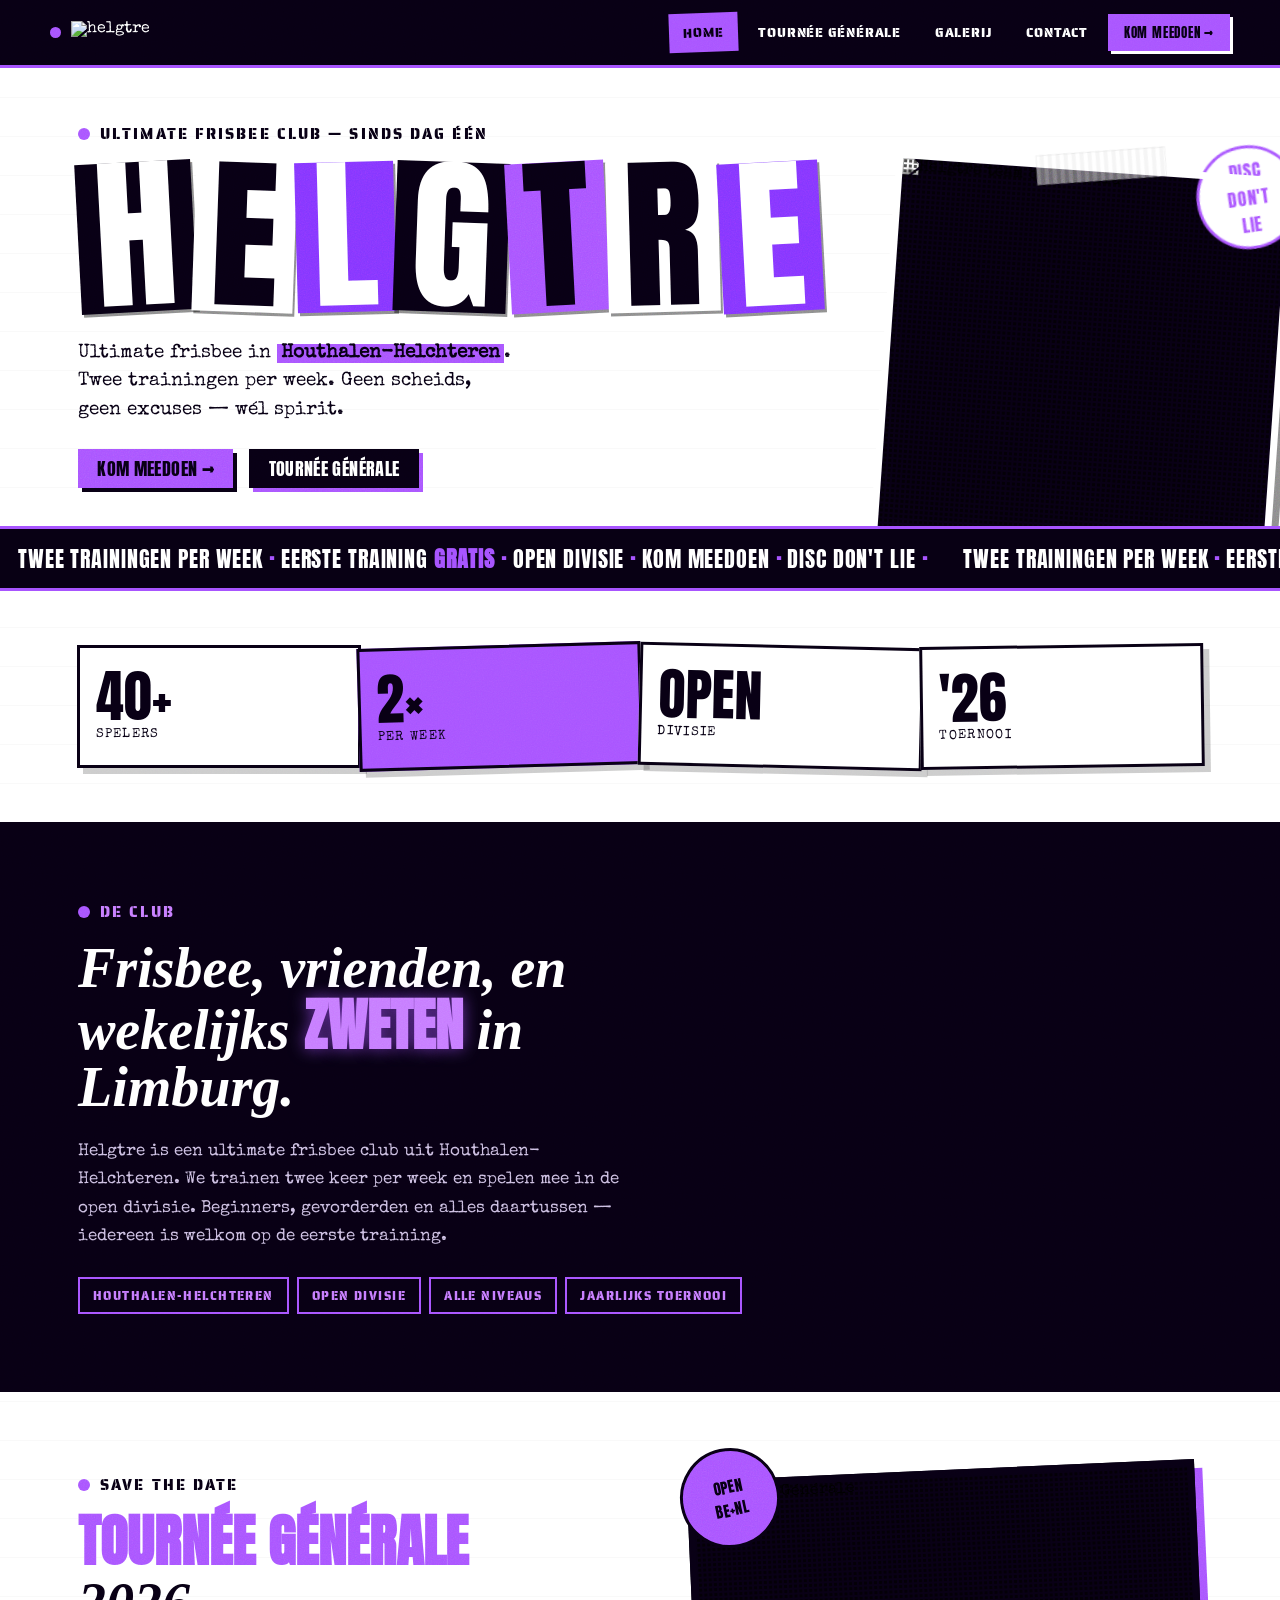
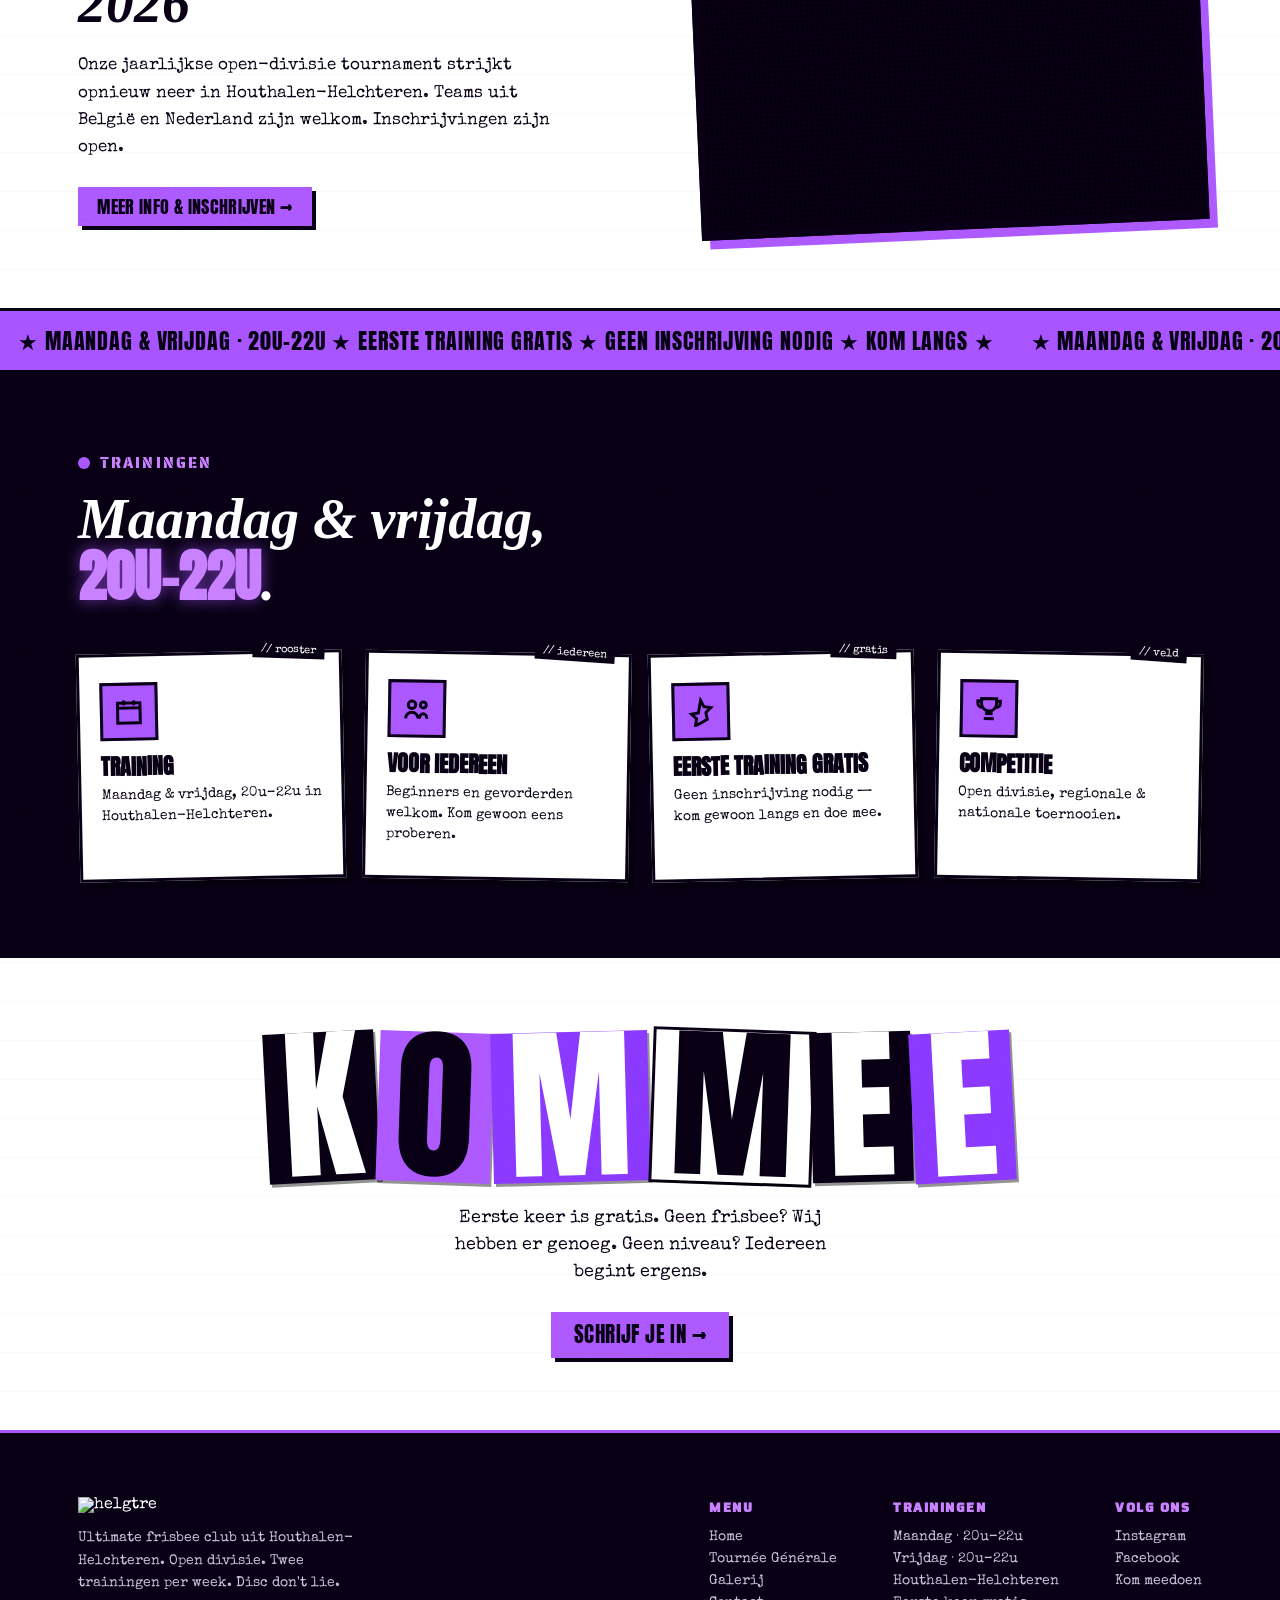
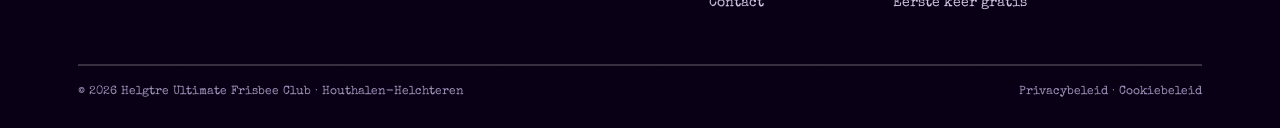
==== index.html @ a1349d90 "Add files via upload" ====
<!DOCTYPE html>
<html lang="nl">
<head>
<meta charset="UTF-8">
<meta name="viewport" content="width=device-width, initial-scale=1.0">
<title>Helgtre — Ultimate Frisbee Club · Houthalen-Helchteren</title>
<link rel="stylesheet" href="punk.css">
<link rel="stylesheet" href="site.css">
</head>
<body>

<!-- NAV -->
<header class="site-nav grain">
  <div class="wrap row">
    <a class="brand" href="index.html"><span class="dot"></span><img src="https://helgtre.com/wp-content/uploads/2026/06/logo-helgtre-white.png" alt="helgtre"></a>
    <nav class="nav-links">
      <a href="index.html" class="on">Home</a>
      <a href="tournee-generale.html">Tournée Générale</a>
      <a href="galerij.html">Galerij</a>
      <a href="contact.html">Contact</a>
      <a href="contact.html" class="nav-cta">Kom meedoen →</a>
    </nav>
    <button class="burger" aria-label="menu">Menu ≡</button>
  </div>
</header>

<!-- HERO -->
<section class="hero paper-bg grain heavy">
  <div class="wrap">
    <div class="eyebrow"><span class="d"></span>Ultimate Frisbee Club — sinds dag één</div>
    <div class="word ransom">
      <span class="rn rn--ink r1">H</span><span class="rn rn--paper r2">E</span><span class="rn rn--violet r3">L</span><span class="rn rn--ink r2">G</span><span class="rn rn--neon r1">T</span><span class="rn rn--paper r3">R</span><span class="rn rn--violet r1">E</span>
    </div>
    <p class="lead">Ultimate frisbee in <b>Houthalen-Helchteren</b>. Twee trainingen per week. Geen scheids, geen excuses — wél spirit.</p>
    <div class="acts">
      <a class="pbtn pbtn--neon" href="contact.html">Kom meedoen →</a>
      <a class="pbtn pbtn--ink" href="tournee-generale.html">Tournée Générale</a>
    </div>

    <div class="hero-photo wobble">
      <div class="tape" style="top:-14px;left:140px;transform:rotate(-8deg);"></div>
      <div class="tape violet" style="bottom:-12px;right:50px;transform:rotate(6deg);"></div>
      <div class="photo bw">
        <img src="https://helgtre.com/wp-content/uploads/2026/06/480303976_2542568375945775_94639831422311478_n.jpg" alt="Helgtre team op het veld">
        <div class="ht"></div>
      </div>
      <div class="cap">// helgtre crew, veld 3</div>
      <div class="stamp stampx jitter">Disc<br>don't<br>lie</div>
    </div>
  </div>
</section>

<!-- MARQUEE -->
<div class="mqbar marquee">
  <div class="marquee__t">
    <span>Twee trainingen per week<b> · </b>Eerste training <b>gratis</b><b> · </b>Open divisie<b> · </b>Kom meedoen<b> · </b>Disc don't lie<b> · </b></span>
    <span>Twee trainingen per week<b> · </b>Eerste training <b>gratis</b><b> · </b>Open divisie<b> · </b>Kom meedoen<b> · </b>Disc don't lie<b> · </b></span>
  </div>
</div>

<!-- STATS -->
<section class="sec paper paper-bg grain" style="padding:54px 0;">
  <div class="wrap">
    <div class="stats">
      <div class="statc"><div class="n">40+</div><div class="l">Spelers</div></div>
      <div class="statc"><div class="n">2×</div><div class="l">Per week</div></div>
      <div class="statc"><div class="n">OPEN</div><div class="l">Divisie</div></div>
      <div class="statc"><div class="n">'26</div><div class="l">Toernooi</div></div>
    </div>
  </div>
</section>

<!-- ABOUT -->
<section class="sec ink grain">
  <div class="wrap">
    <div class="eyebrow"><span class="d"></span>De club</div>
    <div class="shead"><h2>Frisbee, vrienden, en wekelijks <em>zweten</em> in Limburg.</h2></div>
    <p style="max-width:560px;margin-top:22px;font-size:17px;line-height:1.65;color:#cdbfe2;">Helgtre is een ultimate frisbee club uit Houthalen-Helchteren. We trainen twee keer per week en spelen mee in de open divisie. Beginners, gevorderden en alles daartussen — iedereen is welkom op de eerste training.</p>
    <div style="display:flex;gap:8px;flex-wrap:wrap;margin-top:26px;">
      <span class="tagchip">Houthalen-Helchteren</span>
      <span class="tagchip">Open divisie</span>
      <span class="tagchip">Alle niveaus</span>
      <span class="tagchip">Jaarlijks toernooi</span>
    </div>
  </div>
</section>

<!-- TOURNÉE GÉNÉRALE TEASER -->
<section class="sec paper paper-bg grain heavy">
  <div class="wrap split">
    <div>
      <div class="eyebrow"><span class="d"></span>Save the date</div>
      <div class="shead"><h2><em>Tournée Générale</em> 2026</h2></div>
      <p style="max-width:48ch;margin-top:20px;font-size:17px;line-height:1.6;">Onze jaarlijkse open-divisie tournament strijkt opnieuw neer in Houthalen-Helchteren. Teams uit België en Nederland zijn welkom. Inschrijvingen zijn open.</p>
      <div style="margin-top:26px;"><a class="pbtn pbtn--neon" href="tournee-generale.html">Meer info &amp; inschrijven →</a></div>
    </div>
    <div style="position:relative;">
      <div class="photo bw" style="height:360px;border:7px solid var(--ink);box-shadow:8px 9px 0 var(--neon);transform:rotate(-2.5deg);">
        <img src="https://helgtre.com/wp-content/uploads/2026/06/480303976_2542568375945775_94639831422311478_n.jpg" alt="Tournée Générale">
        <div class="ht"></div>
      </div>
      <div class="stamp ink jitter" style="position:absolute;top:-22px;left:-14px;width:100px;height:100px;background:var(--neon);border-color:var(--ink);color:var(--ink);font-size:15px;z-index:6;">Open<br>BE+NL</div>
    </div>
  </div>
</section>

<!-- MARQUEE -->
<div class="mqbar invert marquee fast">
  <div class="marquee__t">
    <span>★ Maandag &amp; vrijdag · 20u–22u ★ Eerste training gratis ★ Geen inschrijving nodig ★ Kom langs ★</span>
    <span>★ Maandag &amp; vrijdag · 20u–22u ★ Eerste training gratis ★ Geen inschrijving nodig ★ Kom langs ★</span>
  </div>
</div>

<!-- TRAININGEN / FEATURES -->
<section class="sec ink grain">
  <div class="wrap">
    <div class="eyebrow"><span class="d"></span>Trainingen</div>
    <div class="shead" style="margin-bottom:42px;"><h2>Maandag &amp; vrijdag, <em>20u–22u</em>.</h2></div>
    <div class="featgrid">
      <div class="featcard">
        <div class="tag">// rooster</div>
        <div class="ic"><svg viewBox="0 0 24 24"><rect x="3" y="5" width="18" height="16"/><path d="M3 9h18M8 3v4M16 3v4"/></svg></div>
        <h3>Training</h3>
        <p>Maandag &amp; vrijdag, 20u–22u in Houthalen-Helchteren.</p>
      </div>
      <div class="featcard">
        <div class="tag">// iedereen</div>
        <div class="ic"><svg viewBox="0 0 24 24"><circle cx="8" cy="9" r="3"/><circle cx="17" cy="9" r="2.4"/><path d="M3 20c0-3 2.5-5 5-5s5 2 5 5M14 20c0-2.4 1.6-4 3-4s3 1.2 3 4"/></svg></div>
        <h3>Voor iedereen</h3>
        <p>Beginners en gevorderden welkom. Kom gewoon eens proberen.</p>
      </div>
      <div class="featcard">
        <div class="tag">// gratis</div>
        <div class="ic"><svg viewBox="0 0 24 24"><path d="M12 3l2.5 5 5.5.8-4 3.9 1 5.5L12 21l-4.5 2.2 1-5.5-4-3.9 5.5-.8z"/></svg></div>
        <h3>Eerste training gratis</h3>
        <p>Geen inschrijving nodig — kom gewoon langs en doe mee.</p>
      </div>
      <div class="featcard">
        <div class="tag">// veld</div>
        <div class="ic"><svg viewBox="0 0 24 24"><path d="M6 4h12v4a6 6 0 0 1-12 0zM6 6H3v2a3 3 0 0 0 3 3M18 6h3v2a3 3 0 0 1-3 3M9 16h6M8 20h8M12 14v2"/></svg></div>
        <h3>Competitie</h3>
        <p>Open divisie, regionale &amp; nationale toernooien.</p>
      </div>
    </div>
  </div>
</section>

<!-- CTA STRIP -->
<section class="sec paper paper-bg grain heavy" style="text-align:center;padding:72px 0;">
  <div class="wrap">
    <div class="word ransom" style="justify-content:center;">
      <span class="rn rn--ink r1">K</span><span class="rn rn--neon r2">O</span><span class="rn rn--violet r3">M</span>
      <span style="width:.3em;"></span>
      <span class="rn rn--paper r2" style="box-shadow:2px 3px 0 rgba(0,0,0,.45),0 0 0 3px var(--ink);">M</span><span class="rn rn--ink r3">E</span><span class="rn rn--violet r1">E</span>
    </div>
    <p style="max-width:38ch;margin:24px auto 26px;font-size:18px;line-height:1.5;">Eerste keer is gratis. Geen frisbee? Wij hebben er genoeg. Geen niveau? Iedereen begint ergens.</p>
    <a class="pbtn pbtn--neon" href="contact.html" style="font-size:1.3rem;">Schrijf je in →</a>
  </div>
</section>

<!-- FOOTER -->
<footer class="site-foot grain">
  <div class="wrap">
    <div class="foot-top">
      <div class="foot-brand">
        <img src="https://helgtre.com/wp-content/uploads/2026/06/logo-helgtre-white.png" alt="helgtre">
        <p>Ultimate frisbee club uit Houthalen-Helchteren. Open divisie. Twee trainingen per week. Disc don't lie.</p>
      </div>
      <div class="foot-cols">
        <div class="foot-col">
          <h4>Menu</h4>
          <a href="index.html">Home</a>
          <a href="tournee-generale.html">Tournée Générale</a>
          <a href="galerij.html">Galerij</a>
          <a href="contact.html">Contact</a>
        </div>
        <div class="foot-col">
          <h4>Trainingen</h4>
          <span>Maandag · 20u–22u</span>
          <span>Vrijdag · 20u–22u</span>
          <span>Houthalen-Helchteren</span>
          <span>Eerste keer gratis</span>
        </div>
        <div class="foot-col">
          <h4>Volg ons</h4>
          <a href="#">Instagram</a>
          <a href="#">Facebook</a>
          <a href="contact.html">Kom meedoen</a>
        </div>
      </div>
    </div>
    <div class="foot-bottom">
      <span>© 2026 Helgtre Ultimate Frisbee Club · Houthalen-Helchteren</span>
      <span><a href="#">Privacybeleid</a> · <a href="#">Cookiebeleid</a></span>
    </div>
  </div>
</footer>

<script src="site.js"></script>
</body>
</html>
---- punk.css ----
/* ============================================================
   HELGTRE · PUNK '77 KIT
   Built on the Yungo color tokens (licorice + white) with the
   violet pushed NEON/HOT. Xerox grain, halftone, ransom note,
   tape, torn edges, old-school web kitsch.
   Load AFTER _ds tokens/colors.css.
   ============================================================ */
@import url('https://fonts.googleapis.com/css2?family=Anton&family=Saira+Stencil+One&family=Special+Elite&family=Archivo+Black&display=swap');

:root{
  --ink:#080014;            /* licorice */
  --ink-2:#0d0320;
  --paper:#ffffff;
  --violet:#8436FF;         /* brand */
  --neon:#a855ff;           /* pushed hotter */
  --neon-hot:#c77dff;       /* glow highlight */
  --neon-edge:#d8a8ff;
  --paper-dim:#efeaf6;
}

/* ---------- font stacks (clashing on purpose) ---------- */
.f-impact  { font-family:'Anton', Impact, 'Arial Narrow Bold', sans-serif; font-weight:400; }
.f-stencil { font-family:'Saira Stencil One', Impact, sans-serif; font-weight:400; }
.f-type    { font-family:'Special Elite', 'Courier New', monospace; }
.f-serif   { font-family:'Times New Roman', Times, Georgia, serif; }
.f-grotesk { font-family:'Power Grotesk','Archivo Black',sans-serif; font-weight:900; }
.f-archivo { font-family:'Archivo Black', sans-serif; }

/* ============================================================
   XEROX GRAIN — feTurbulence noise, overlaid
   ============================================================ */
.grain::after{
  content:"";position:absolute;inset:0;pointer-events:none;z-index:40;
  background-image:url("data:image/svg+xml,%3Csvg xmlns='http://www.w3.org/2000/svg' width='160' height='160'%3E%3Cfilter id='n'%3E%3CfeTurbulence type='fractalNoise' baseFrequency='0.82' numOctaves='3' stitchTiles='stitch'/%3E%3C/filter%3E%3Crect width='100%25' height='100%25' filter='url(%23n)'/%3E%3C/svg%3E");
  opacity:.16;mix-blend-mode:overlay;
}
.grain.heavy::after{opacity:.26;}
/* photocopy streaks */
.streaks::before{
  content:"";position:absolute;inset:0;pointer-events:none;z-index:39;
  background:repeating-linear-gradient(90deg,transparent 0 7px,rgba(0,0,0,.05) 7px 8px);
  mix-blend-mode:multiply;opacity:.5;
}

/* ============================================================
   PHOTO TREATMENT — high-contrast halftone + violet duotone
   ============================================================ */
.photo{position:relative;overflow:hidden;background:var(--ink);isolation:isolate;}
.photo img{display:block;width:100%;height:100%;object-fit:cover;
  filter:grayscale(1) contrast(1.6) brightness(.98);}
.photo .ht{position:absolute;inset:0;z-index:2;pointer-events:none;
  background-image:radial-gradient(circle, #000 42%, transparent 44%);
  background-size:5px 5px;mix-blend-mode:multiply;opacity:.55;}
.photo .vi{position:absolute;inset:0;z-index:3;pointer-events:none;
  background:var(--neon);mix-blend-mode:color;opacity:.62;}
.photo.hard img{filter:grayscale(1) contrast(2.2) brightness(1.05);}
.photo.hard .vi{opacity:.42;}
/* black/white only (no violet) */
.photo.bw .vi{display:none;}
.photo.bw .ht{opacity:.7;}

/* ============================================================
   TAPE + TORN EDGES + STAPLES
   ============================================================ */
.tape{position:absolute;width:130px;height:30px;background:rgba(255,255,255,.42);
  box-shadow:inset 0 0 0 1px rgba(0,0,0,.06);z-index:30;
  backdrop-filter:blur(.5px);
  background-image:repeating-linear-gradient(90deg,rgba(255,255,255,.12) 0 4px,rgba(0,0,0,.04) 4px 8px);}
.tape.violet{background:rgba(132,54,255,.55);}
.torn-b{clip-path:polygon(0 0,100% 0,100% 92%,96% 97%,92% 91%,88% 98%,83% 92%,78% 99%,72% 92%,67% 98%,61% 91%,55% 98%,49% 92%,43% 99%,37% 92%,31% 98%,25% 91%,19% 98%,13% 92%,8% 98%,3% 92%,0 98%);}
.torn-all{clip-path:polygon(2% 3%,9% 0,17% 4%,26% 1%,35% 4%,45% 0,55% 4%,66% 1%,75% 4%,85% 0,93% 3%,100% 8%,98% 16%,100% 27%,97% 38%,100% 50%,98% 62%,100% 74%,97% 85%,100% 95%,93% 98%,84% 100%,73% 97%,63% 100%,52% 97%,42% 100%,31% 97%,21% 100%,11% 98%,3% 100%,0 93%,3% 82%,0 70%,2% 58%,0 46%,3% 34%,0 23%,2% 12%);}
.staple{position:absolute;width:13px;height:5px;border:1.5px solid rgba(0,0,0,.55);border-bottom:none;z-index:31;}

/* ============================================================
   RANSOM NOTE LETTERS
   ============================================================ */
.ransom{display:inline-flex;flex-wrap:wrap;line-height:.86;}
.rn{display:inline-block;padding:.02em .1em .04em;line-height:.84;
  box-shadow:2px 3px 0 rgba(0,0,0,.45);}
.rn--ink{background:var(--ink);color:#fff;}
.rn--paper{background:var(--paper);color:var(--ink);}
.rn--violet{background:var(--violet);color:#fff;}
.rn--neon{background:var(--neon);color:var(--ink);}
.rn--outline{background:transparent;color:var(--paper);-webkit-text-stroke:2px var(--paper);box-shadow:none;}
.rn--inkout{background:transparent;color:var(--ink);-webkit-text-stroke:2px var(--ink);box-shadow:none;}

/* ============================================================
   STAMP / BADGE
   ============================================================ */
.stamp{display:inline-flex;align-items:center;justify-content:center;text-align:center;
  border:3px solid var(--neon);color:var(--neon);text-transform:uppercase;
  border-radius:999px;transform:rotate(-12deg);font-family:'Anton',Impact,sans-serif;
  letter-spacing:.04em;padding:.5em .7em;mix-blend-mode:screen;}
.stamp.ink{border-color:var(--ink);color:var(--ink);mix-blend-mode:normal;}

/* ============================================================
   OLD-SCHOOL WEB KITSCH MOTION
   ============================================================ */
.marquee{overflow:hidden;white-space:nowrap;display:flex;}
.marquee__t{display:inline-flex;flex:0 0 auto;align-items:center;
  animation:marq 22s linear infinite;will-change:transform;}
.marquee.fast .marquee__t{animation-duration:13s;}
.marquee.rev .marquee__t{animation-direction:reverse;}
@keyframes marq{from{transform:translateX(0)}to{transform:translateX(-50%)}}

.blink{animation:blink 1.1s steps(1,end) infinite;}
@keyframes blink{50%{opacity:0}}

.jitter{animation:jitter .35s steps(2,end) infinite;}
@keyframes jitter{0%{transform:translate(0,0) rotate(0)}50%{transform:translate(.5px,-.5px) rotate(.4deg)}100%{transform:translate(-.5px,.5px) rotate(-.4deg)}}

.wobble{animation:wob 5s ease-in-out infinite;transform-origin:center;}
@keyframes wob{0%,100%{transform:rotate(-2.5deg)}50%{transform:rotate(2.5deg)}}

.flicker{animation:flick 4.5s linear infinite;}
@keyframes flick{0%,96%,100%{opacity:1}97%{opacity:.35}98%{opacity:1}99%{opacity:.5}}

@media (prefers-reduced-motion: reduce){
  .marquee__t,.blink,.jitter,.wobble,.flicker{animation:none!important;}
}

/* ---------- buttons: cut-out punk ---------- */
.pbtn{display:inline-flex;align-items:center;gap:.5em;cursor:pointer;border:none;
  font-family:'Anton',Impact,sans-serif;text-transform:uppercase;letter-spacing:.02em;
  padding:.6em 1.1em;font-size:1.1rem;line-height:1;text-decoration:none;
  box-shadow:4px 4px 0 var(--ink);transition:transform .12s, box-shadow .12s, background .12s;}
.pbtn--neon{background:var(--neon);color:var(--ink);}
.pbtn--neon:hover{background:var(--neon-hot);transform:translate(-2px,-2px);box-shadow:6px 6px 0 var(--ink);}
.pbtn--paper{background:var(--paper);color:var(--ink);}
.pbtn--paper:hover{transform:translate(-2px,-2px);box-shadow:6px 6px 0 var(--neon);}
.pbtn--ink{background:var(--ink);color:#fff;box-shadow:4px 4px 0 var(--neon);}
.pbtn--ink:hover{transform:translate(-2px,-2px);box-shadow:6px 6px 0 var(--neon);}
.pbtn:active{transform:translate(2px,2px);box-shadow:1px 1px 0 var(--ink);}

/* glow text */
.glow{text-shadow:0 0 14px rgba(168,85,255,.85),0 0 36px rgba(132,54,255,.55);}
---- site.css ----
/* ============================================================
   HELGTRE · XEROX RIOT — site system (Direction A)
   Shared chrome + layout for all pages. Loads after punk.css.
   ============================================================ */
*{box-sizing:border-box;margin:0;padding:0;}
html{scroll-behavior:smooth;}
body{background:var(--ink);color:var(--ink);font-family:'Special Elite',monospace;
  -webkit-font-smoothing:antialiased;overflow-x:hidden;cursor:crosshair;}
a{color:inherit;text-decoration:none;}
img{max-width:100%;}
::selection{background:var(--neon);color:var(--ink);}

.wrap{max-width:1180px;margin:0 auto;padding:0 28px;width:100%;}

/* paper texture base for light sections */
.paper-bg{background:
  repeating-linear-gradient(0deg,transparent 0 38px,rgba(0,0,0,.022) 38px 39px),
  var(--paper);}

/* ============================================================
   HEADER / NAV
   ============================================================ */
.site-nav{position:sticky;top:0;z-index:200;background:var(--ink);color:#fff;
  border-bottom:3px solid var(--neon);}
.site-nav .row{display:flex;align-items:center;justify-content:space-between;gap:18px;padding:13px 0;}
.brand{display:flex;align-items:center;gap:10px;}
.brand img{height:24px;display:block;}
.brand .dot{width:11px;height:11px;border-radius:50%;background:var(--neon);}
.nav-links{display:flex;align-items:center;gap:6px;}
.nav-links a{font-family:'Saira Stencil One',sans-serif;text-transform:uppercase;font-size:13px;
  letter-spacing:.06em;color:#fff;padding:7px 12px;border:2px solid transparent;transition:.12s;}
.nav-links a:hover{color:var(--neon-hot);}
.nav-links a.on{background:var(--neon);color:var(--ink);transform:rotate(-2deg);}
.nav-cta{font-family:'Anton',Impact,sans-serif!important;text-transform:uppercase;font-size:14px;
  background:var(--neon);color:var(--ink)!important;padding:9px 16px!important;border:none!important;
  box-shadow:3px 3px 0 #fff;transition:.12s;}
.nav-cta:hover{background:var(--neon-hot);transform:translate(-1px,-1px);box-shadow:4px 4px 0 #fff;}
.burger{display:none;background:none;border:2px solid #fff;color:#fff;padding:8px 10px;cursor:pointer;
  font-family:'Anton',sans-serif;font-size:14px;text-transform:uppercase;}

/* ============================================================
   SECTION HEADERS
   ============================================================ */
.sec{padding:78px 0;position:relative;overflow:hidden;}
.sec.ink{background:var(--ink);color:#fff;}
.sec.paper{color:var(--ink);}
.eyebrow{font-family:'Saira Stencil One',sans-serif;text-transform:uppercase;letter-spacing:.14em;
  font-size:15px;display:inline-flex;align-items:center;gap:10px;margin-bottom:16px;}
.eyebrow .d{width:12px;height:12px;border-radius:50%;background:var(--neon);}
.sec.paper .eyebrow{color:var(--ink);}
.sec.ink .eyebrow{color:var(--neon-hot);}
.shead h2{font-family:'Times New Roman',serif;font-style:italic;font-size:clamp(34px,5vw,56px);line-height:1.02;max-width:18ch;}
.shead h2 em{font-family:'Anton',Impact,sans-serif;font-style:normal;text-transform:uppercase;color:var(--neon);}
.sec.ink .shead h2 em{color:var(--neon-hot);text-shadow:0 0 16px rgba(168,85,255,.6);}

/* tag chips (on ink) */
.tagchip{border:2px solid var(--neon);color:var(--neon-hot);text-transform:uppercase;font-size:12px;
  letter-spacing:.12em;padding:7px 13px;font-family:'Saira Stencil One',sans-serif;display:inline-block;}

/* ============================================================
   MARQUEE DIVIDER
   ============================================================ */
.mqbar{background:var(--ink);color:#fff;padding:13px 0;border-top:3px solid var(--neon);border-bottom:3px solid var(--neon);position:relative;z-index:5;}
.mqbar.invert{background:var(--neon);color:var(--ink);border-color:var(--ink);}
.mqbar .marquee__t span{font-family:'Anton',Impact,sans-serif;text-transform:uppercase;font-size:22px;letter-spacing:.04em;padding:0 18px;}
.mqbar .marquee__t b{color:var(--neon);}
.mqbar.invert .marquee__t b{color:#fff;}

/* ============================================================
   STAT CARDS
   ============================================================ */
.stats{display:grid;grid-template-columns:repeat(4,1fr);gap:0;}
.statc{border:3px solid var(--ink);padding:24px 16px;margin:0 -1.5px;background:var(--paper);box-shadow:6px 6px 0 rgba(0,0,0,.2);}
.statc:nth-child(2){transform:rotate(-1.6deg);background:var(--neon);}
.statc:nth-child(3){transform:rotate(1.3deg);}
.statc:nth-child(4){transform:rotate(-.8deg);}
.statc .n{font-family:'Anton',Impact,sans-serif;font-size:56px;line-height:.86;}
.statc .l{text-transform:uppercase;font-size:13px;letter-spacing:.1em;margin-top:8px;}

/* ============================================================
   FEATURE CARDS (trainingen)
   ============================================================ */
.featgrid{display:grid;grid-template-columns:repeat(4,1fr);gap:20px;}
.featcard{background:var(--paper);color:var(--ink);border:3px solid var(--ink);padding:26px 20px 30px;
  box-shadow:6px 6px 0 rgba(0,0,0,.35);position:relative;transition:transform .14s,box-shadow .14s;}
.featcard:nth-child(odd){transform:rotate(-1.2deg);}
.featcard:nth-child(even){transform:rotate(1deg);}
.featcard:hover{transform:translate(-2px,-3px) rotate(0);box-shadow:9px 10px 0 var(--neon);}
.featcard .ic{width:58px;height:58px;border:3px solid var(--ink);display:flex;align-items:center;justify-content:center;background:var(--neon);margin-bottom:16px;}
.featcard .ic svg{width:30px;height:30px;stroke:var(--ink);stroke-width:2.4;fill:none;}
.featcard h3{font-family:'Anton',Impact,sans-serif;text-transform:uppercase;font-size:22px;line-height:.95;margin-bottom:8px;}
.featcard p{font-size:14px;line-height:1.5;}
.featcard .tag{position:absolute;top:-12px;right:14px;background:var(--ink);color:#fff;font-family:'Special Elite',monospace;font-size:11px;padding:3px 8px;transform:rotate(3deg);}

/* ============================================================
   HERO (home)
   ============================================================ */
.hero{position:relative;padding:54px 0 38px;overflow:hidden;}
.hero .eyebrow{margin-bottom:14px;}
.word{display:flex;flex-wrap:wrap;align-items:flex-start;margin:2px 0 0;}
.word .rn{font-family:'Anton',Impact,sans-serif;font-size:clamp(72px,13vw,168px);}
.word .r1{transform:rotate(-3deg);}.word .r2{transform:rotate(2deg);}.word .r3{transform:rotate(-1.5deg);}
.hero .lead{max-width:440px;margin:28px 0 24px;font-size:19px;line-height:1.5;}
.hero .lead b{background:var(--neon);color:var(--ink);padding:0 .2em;}
.hero .acts{display:flex;gap:16px;flex-wrap:wrap;}
.hero-photo{position:absolute;top:96px;right:0;width:400px;height:470px;transform:rotate(4deg);z-index:5;}
.hero-photo .photo{width:100%;height:100%;border:7px solid var(--paper);box-shadow:7px 9px 0 rgba(0,0,0,.45);}
.hero-photo .cap{position:absolute;bottom:-14px;left:16px;background:var(--ink);color:#fff;font-size:12px;padding:5px 10px;transform:rotate(-2deg);z-index:8;}
.hero-photo .stampx{position:absolute;top:-30px;right:-6px;width:104px;height:104px;font-size:18px;background:var(--paper);z-index:9;}

/* ============================================================
   PAGE TITLE (sub pages) — ransom banner
   ============================================================ */
.pagehead{background:var(--ink);color:#fff;padding:62px 0 56px;position:relative;overflow:hidden;border-bottom:3px solid var(--neon);}
.pagehead .eyebrow{color:var(--neon-hot);}
.pagehead .word .rn{font-size:clamp(54px,9vw,128px);}
.pagehead .sub{margin-top:22px;max-width:620px;font-size:18px;line-height:1.6;color:#d8cfe6;}

/* ============================================================
   TWO-COL / TG
   ============================================================ */
.split{display:grid;grid-template-columns:1.05fr .95fr;gap:54px;align-items:center;}
.infolist{display:flex;flex-direction:column;gap:0;margin-top:8px;border-top:2px solid currentColor;}
.infolist .ir{display:flex;justify-content:space-between;gap:16px;padding:15px 2px;border-bottom:2px solid currentColor;align-items:baseline;}
.infolist .ir .k{font-family:'Saira Stencil One',sans-serif;text-transform:uppercase;font-size:13px;letter-spacing:.1em;}
.infolist .ir .v{font-family:'Anton',Impact,sans-serif;text-transform:uppercase;font-size:24px;text-align:right;}
.sec.ink .infolist .ir .v{color:var(--neon-hot);}

/* ============================================================
   GALLERY
   ============================================================ */
.gal{display:grid;grid-template-columns:repeat(3,1fr);gap:22px;}
.gal .cell{position:relative;}
.gal image-slot,.gal .photo{display:block;width:100%;height:280px;border:6px solid var(--paper);box-shadow:6px 7px 0 rgba(0,0,0,.4);}
.gal .cell:nth-child(3n+1){transform:rotate(-1.6deg);}
.gal .cell:nth-child(3n+2){transform:rotate(1.2deg);}
.gal .cell:nth-child(3n){transform:rotate(-.6deg);}
.gal .cell .tape{top:-13px;left:40px;transform:rotate(-7deg);}
.gal .cap{position:absolute;bottom:-13px;left:14px;background:var(--ink);color:#fff;font-size:12px;padding:4px 9px;transform:rotate(-2deg);z-index:8;}

/* ============================================================
   CONTACT FORM
   ============================================================ */
.form{display:flex;flex-direction:column;gap:18px;background:var(--paper);color:var(--ink);
  border:3px solid var(--ink);padding:30px;box-shadow:8px 8px 0 var(--neon);}
.field{display:flex;flex-direction:column;gap:7px;}
.field label{font-family:'Saira Stencil One',sans-serif;text-transform:uppercase;font-size:13px;letter-spacing:.1em;}
.field input,.field textarea{font-family:'Special Elite',monospace;font-size:16px;color:var(--ink);
  background:#fff;border:2px solid var(--ink);padding:12px 14px;outline:none;resize:vertical;}
.field input:focus,.field textarea:focus{box-shadow:4px 4px 0 var(--neon);border-color:var(--neon);}
.form-note{font-size:13px;color:#555;}
.sent{background:var(--neon);color:var(--ink);border:3px solid var(--ink);padding:36px 30px;box-shadow:8px 8px 0 var(--ink);}
.sent h3{font-family:'Anton',Impact,sans-serif;text-transform:uppercase;font-size:30px;margin-bottom:10px;}

/* ============================================================
   FOOTER
   ============================================================ */
.site-foot{background:var(--ink);color:#fff;padding:64px 0 30px;border-top:3px solid var(--neon);position:relative;overflow:hidden;}
.foot-top{display:flex;justify-content:space-between;gap:44px;flex-wrap:wrap;}
.foot-brand img{height:38px;margin-bottom:14px;}
.foot-brand p{max-width:280px;font-size:14px;line-height:1.6;color:#cbbfdd;}
.foot-cols{display:flex;gap:56px;flex-wrap:wrap;}
.foot-col h4{font-family:'Saira Stencil One',sans-serif;text-transform:uppercase;font-size:13px;letter-spacing:.12em;color:var(--neon-hot);margin-bottom:12px;}
.foot-col a,.foot-col span{display:block;color:#cbbfdd;font-size:14px;margin-bottom:8px;transition:.12s;}
.foot-col a:hover{color:var(--neon-hot);}
.foot-bottom{margin-top:46px;padding-top:20px;border-top:2px solid rgba(255,255,255,.18);display:flex;justify-content:space-between;gap:14px;flex-wrap:wrap;font-size:12px;color:#9a8db5;}

/* ============================================================
   CURSOR TRAIL DOTS
   ============================================================ */
.trail-dot{position:fixed;width:9px;height:9px;border-radius:50%;background:var(--neon);
  pointer-events:none;z-index:9999;transform:translate(-50%,-50%);mix-blend-mode:screen;
  animation:traildie .6s ease-out forwards;}
@keyframes traildie{from{opacity:.9;transform:translate(-50%,-50%) scale(1);}to{opacity:0;transform:translate(-50%,-50%) scale(.2);}}

/* ============================================================
   RESPONSIVE
   ============================================================ */
@media (max-width:920px){
  .nav-links{display:none;}
  .burger{display:inline-block;}
  .nav-links.open{display:flex;position:absolute;top:100%;left:0;right:0;flex-direction:column;align-items:stretch;background:var(--ink);border-bottom:3px solid var(--neon);padding:10px 28px 18px;}
  .nav-links.open a{padding:11px 6px;}
  .hero-photo{position:relative;top:0;right:0;width:100%;max-width:420px;margin-top:34px;transform:rotate(2deg);}
  .stats,.featgrid{grid-template-columns:repeat(2,1fr);}
  .split{grid-template-columns:1fr;gap:34px;}
  .gal{grid-template-columns:repeat(2,1fr);}
}
@media (max-width:560px){
  .stats,.featgrid,.gal{grid-template-columns:1fr;}
  .word .rn{font-size:64px;}
}
@media (prefers-reduced-motion:reduce){
  html{scroll-behavior:auto;}
  .trail-dot{display:none;}
}
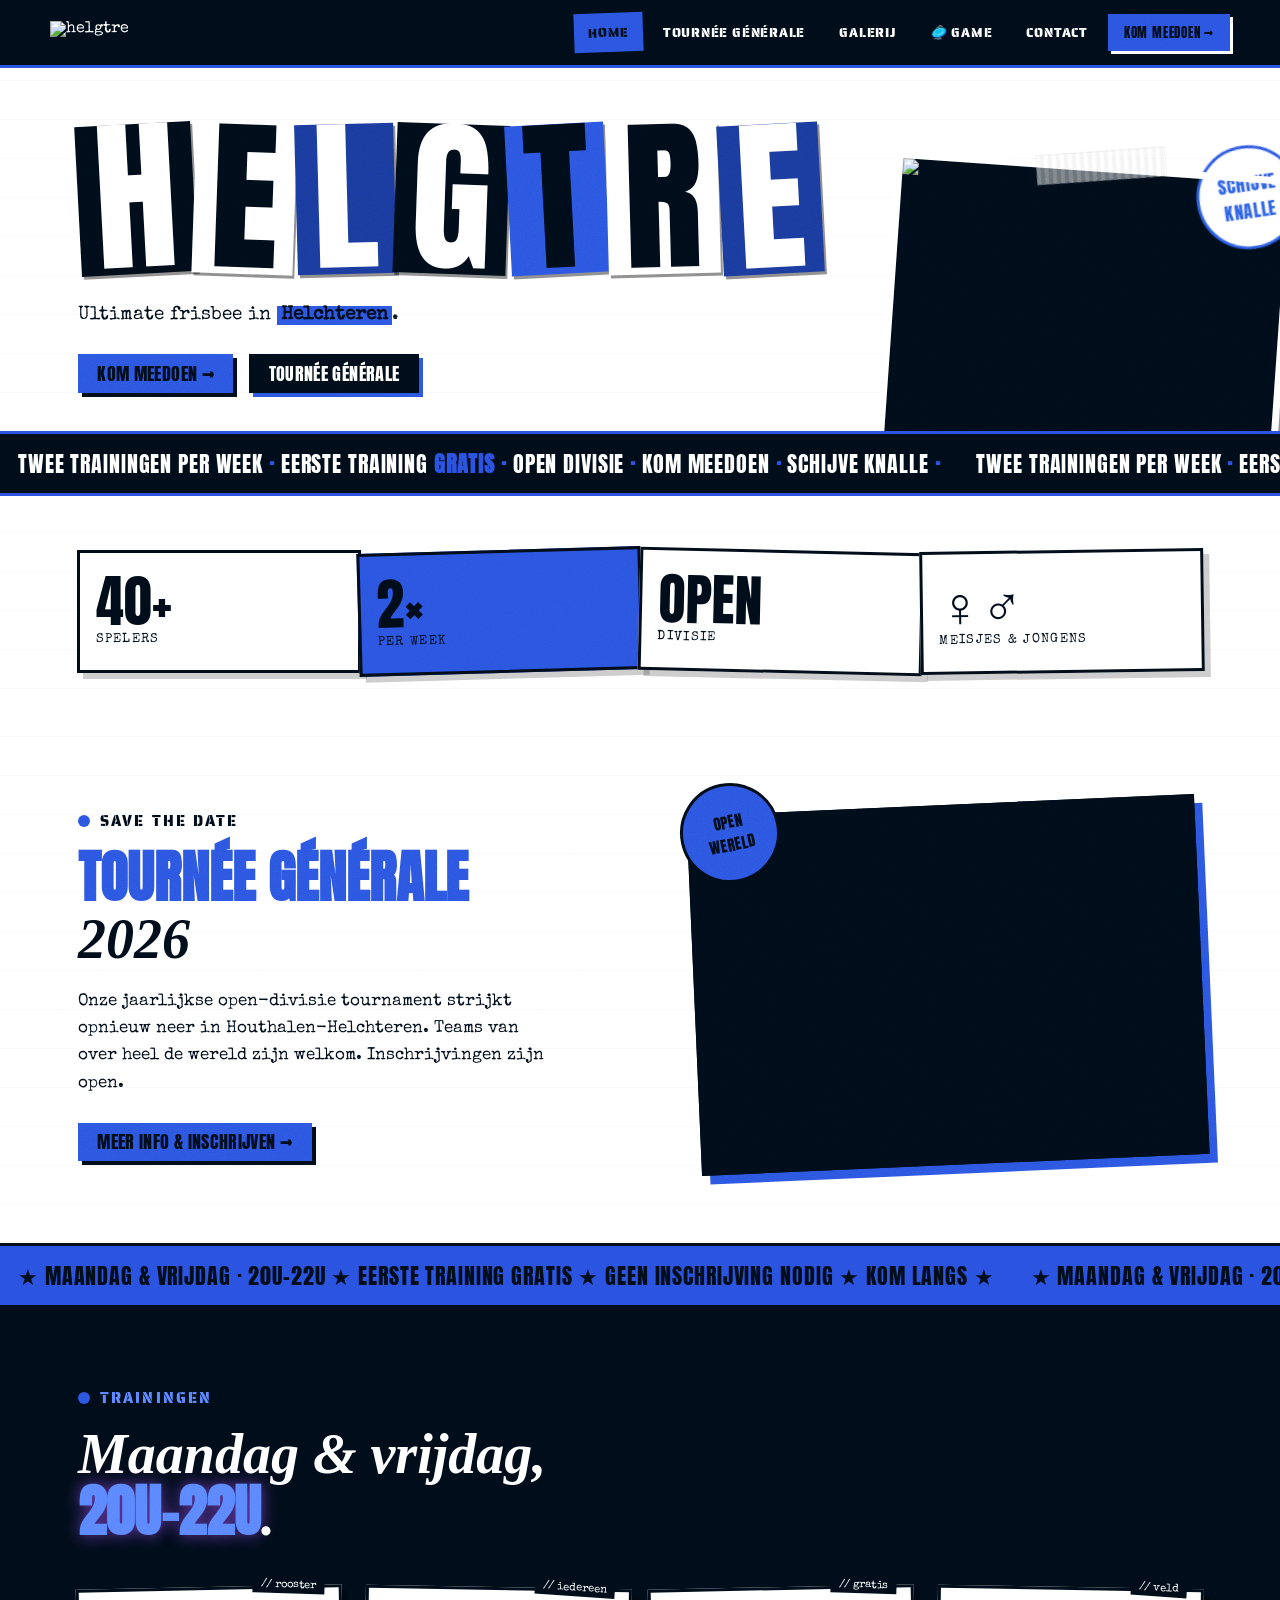
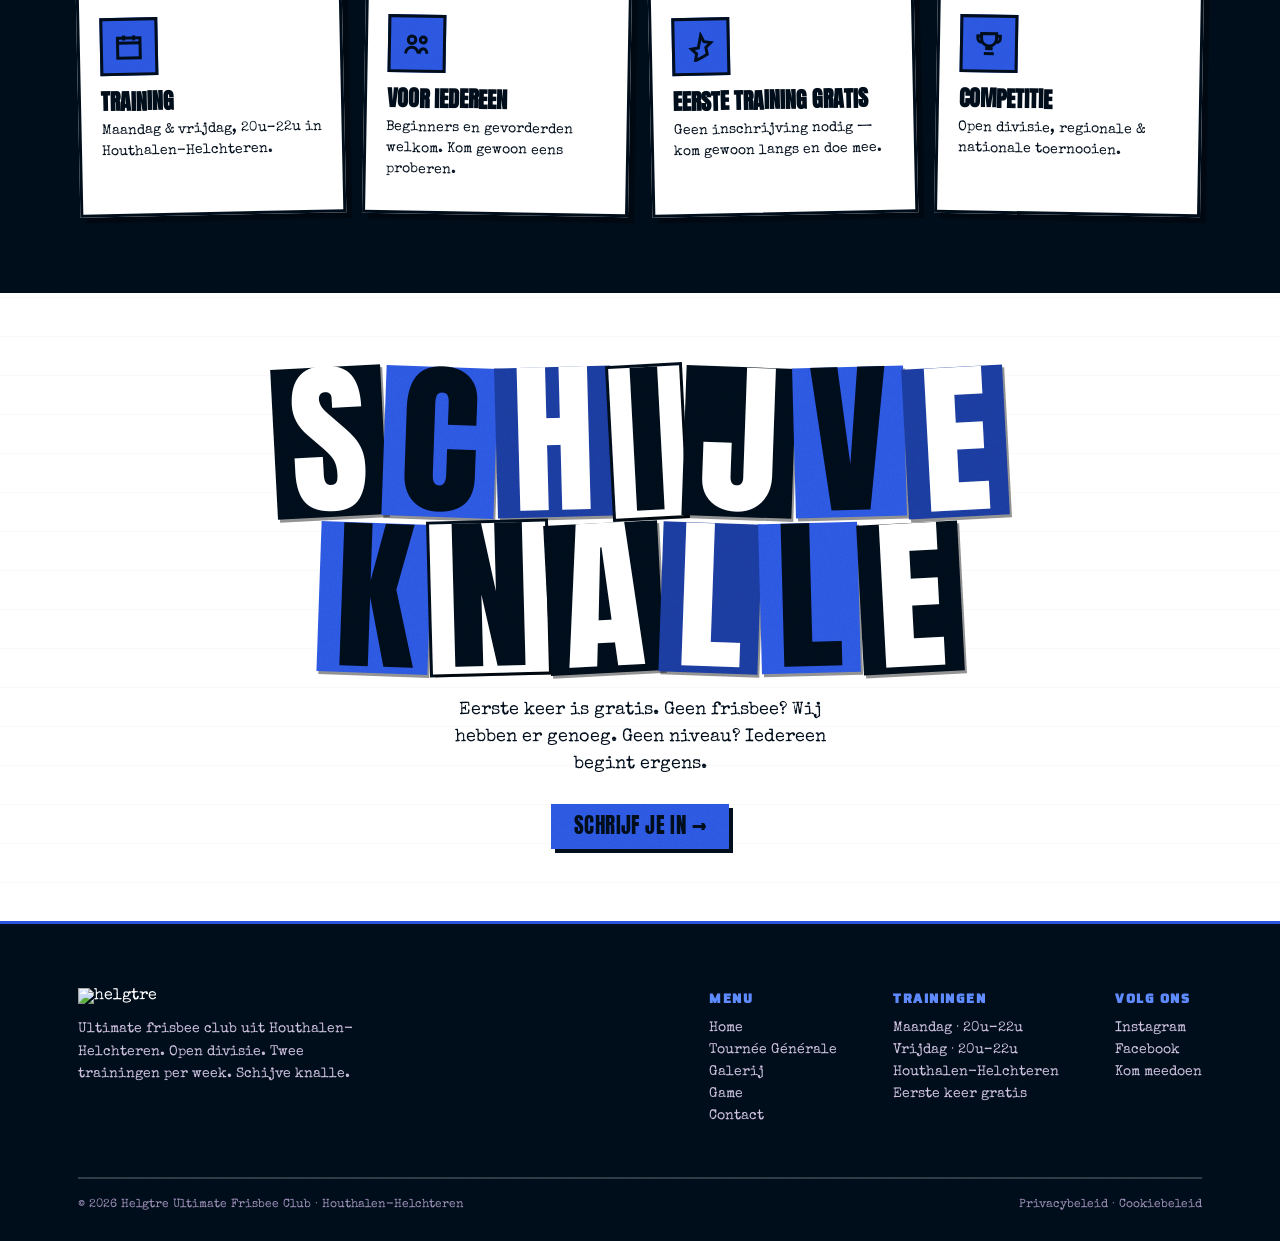
==== commit 90ff4697: "Add files via upload" ====
--- a/index.html
+++ b/index.html
@@ -12,11 +12,12 @@
 <!-- NAV -->
 <header class="site-nav grain">
   <div class="wrap row">
-    <a class="brand" href="index.html"><span class="dot"></span><img src="https://helgtre.com/wp-content/uploads/2026/06/logo-helgtre-white.png" alt="helgtre"></a>
+    <a class="brand" href="index.html"><img src="https://helgtre.com/wp-content/uploads/2026/06/logo-helgtre-white.png" alt="helgtre"></a>
     <nav class="nav-links">
       <a href="index.html" class="on">Home</a>
       <a href="tournee-generale.html">Tournée Générale</a>
       <a href="galerij.html">Galerij</a>
+      <a href="game.html">🥏 Game</a>
       <a href="contact.html">Contact</a>
       <a href="contact.html" class="nav-cta">Kom meedoen →</a>
     </nav>
@@ -27,11 +28,10 @@
 <!-- HERO -->
 <section class="hero paper-bg grain heavy">
   <div class="wrap">
-    <div class="eyebrow"><span class="d"></span>Ultimate Frisbee Club — sinds dag één</div>
     <div class="word ransom">
       <span class="rn rn--ink r1">H</span><span class="rn rn--paper r2">E</span><span class="rn rn--violet r3">L</span><span class="rn rn--ink r2">G</span><span class="rn rn--neon r1">T</span><span class="rn rn--paper r3">R</span><span class="rn rn--violet r1">E</span>
     </div>
-    <p class="lead">Ultimate frisbee in <b>Houthalen-Helchteren</b>. Twee trainingen per week. Geen scheids, geen excuses — wél spirit.</p>
+    <p class="lead">Ultimate frisbee in <b>Helchteren</b>.</p>
     <div class="acts">
       <a class="pbtn pbtn--neon" href="contact.html">Kom meedoen →</a>
       <a class="pbtn pbtn--ink" href="tournee-generale.html">Tournée Générale</a>
@@ -40,12 +40,11 @@
     <div class="hero-photo wobble">
       <div class="tape" style="top:-14px;left:140px;transform:rotate(-8deg);"></div>
       <div class="tape violet" style="bottom:-12px;right:50px;transform:rotate(6deg);"></div>
-      <div class="photo bw">
+      <div class="photo clean">
         <img src="https://helgtre.com/wp-content/uploads/2026/06/480303976_2542568375945775_94639831422311478_n.jpg" alt="Helgtre team op het veld">
-        <div class="ht"></div>
       </div>
       <div class="cap">// helgtre crew, veld 3</div>
-      <div class="stamp stampx jitter">Disc<br>don't<br>lie</div>
+      <div class="stamp stampx jitter">Schijve<br>knalle</div>
     </div>
   </div>
 </section>
@@ -53,8 +52,8 @@
 <!-- MARQUEE -->
 <div class="mqbar marquee">
   <div class="marquee__t">
-    <span>Twee trainingen per week<b> · </b>Eerste training <b>gratis</b><b> · </b>Open divisie<b> · </b>Kom meedoen<b> · </b>Disc don't lie<b> · </b></span>
-    <span>Twee trainingen per week<b> · </b>Eerste training <b>gratis</b><b> · </b>Open divisie<b> · </b>Kom meedoen<b> · </b>Disc don't lie<b> · </b></span>
+    <span>Twee trainingen per week<b> · </b>Eerste training <b>gratis</b><b> · </b>Open divisie<b> · </b>Kom meedoen<b> · </b>Schijve knalle<b> · </b></span>
+    <span>Twee trainingen per week<b> · </b>Eerste training <b>gratis</b><b> · </b>Open divisie<b> · </b>Kom meedoen<b> · </b>Schijve knalle<b> · </b></span>
   </div>
 </div>
 
@@ -65,22 +64,7 @@
       <div class="statc"><div class="n">40+</div><div class="l">Spelers</div></div>
       <div class="statc"><div class="n">2×</div><div class="l">Per week</div></div>
       <div class="statc"><div class="n">OPEN</div><div class="l">Divisie</div></div>
-      <div class="statc"><div class="n">'26</div><div class="l">Toernooi</div></div>
-    </div>
-  </div>
-</section>
-
-<!-- ABOUT -->
-<section class="sec ink grain">
-  <div class="wrap">
-    <div class="eyebrow"><span class="d"></span>De club</div>
-    <div class="shead"><h2>Frisbee, vrienden, en wekelijks <em>zweten</em> in Limburg.</h2></div>
-    <p style="max-width:560px;margin-top:22px;font-size:17px;line-height:1.65;color:#cdbfe2;">Helgtre is een ultimate frisbee club uit Houthalen-Helchteren. We trainen twee keer per week en spelen mee in de open divisie. Beginners, gevorderden en alles daartussen — iedereen is welkom op de eerste training.</p>
-    <div style="display:flex;gap:8px;flex-wrap:wrap;margin-top:26px;">
-      <span class="tagchip">Houthalen-Helchteren</span>
-      <span class="tagchip">Open divisie</span>
-      <span class="tagchip">Alle niveaus</span>
-      <span class="tagchip">Jaarlijks toernooi</span>
+      <div class="statc"><div class="n">♀♂</div><div class="l">Meisjes &amp; Jongens</div></div>
     </div>
   </div>
 </section>
@@ -91,15 +75,14 @@
     <div>
       <div class="eyebrow"><span class="d"></span>Save the date</div>
       <div class="shead"><h2><em>Tournée Générale</em> 2026</h2></div>
-      <p style="max-width:48ch;margin-top:20px;font-size:17px;line-height:1.6;">Onze jaarlijkse open-divisie tournament strijkt opnieuw neer in Houthalen-Helchteren. Teams uit België en Nederland zijn welkom. Inschrijvingen zijn open.</p>
+      <p style="max-width:48ch;margin-top:20px;font-size:17px;line-height:1.6;">Onze jaarlijkse open-divisie tournament strijkt opnieuw neer in Houthalen-Helchteren. Teams van over heel de wereld zijn welkom. Inschrijvingen zijn open.</p>
       <div style="margin-top:26px;"><a class="pbtn pbtn--neon" href="tournee-generale.html">Meer info &amp; inschrijven →</a></div>
     </div>
     <div style="position:relative;">
-      <div class="photo bw" style="height:360px;border:7px solid var(--ink);box-shadow:8px 9px 0 var(--neon);transform:rotate(-2.5deg);">
+      <div class="photo clean" style="height:360px;border:7px solid var(--ink);box-shadow:8px 9px 0 var(--neon);transform:rotate(-2.5deg);">
         <img src="https://helgtre.com/wp-content/uploads/2026/06/480303976_2542568375945775_94639831422311478_n.jpg" alt="Tournée Générale">
-        <div class="ht"></div>
       </div>
-      <div class="stamp ink jitter" style="position:absolute;top:-22px;left:-14px;width:100px;height:100px;background:var(--neon);border-color:var(--ink);color:var(--ink);font-size:15px;z-index:6;">Open<br>BE+NL</div>
+      <div class="stamp ink jitter" style="position:absolute;top:-22px;left:-14px;width:100px;height:100px;background:var(--neon);border-color:var(--ink);color:var(--ink);font-size:15px;z-index:6;">Open<br>Wereld</div>
     </div>
   </div>
 </section>
@@ -149,10 +132,13 @@
 <!-- CTA STRIP -->
 <section class="sec paper paper-bg grain heavy" style="text-align:center;padding:72px 0;">
   <div class="wrap">
-    <div class="word ransom" style="justify-content:center;">
-      <span class="rn rn--ink r1">K</span><span class="rn rn--neon r2">O</span><span class="rn rn--violet r3">M</span>
-      <span style="width:.3em;"></span>
-      <span class="rn rn--paper r2" style="box-shadow:2px 3px 0 rgba(0,0,0,.45),0 0 0 3px var(--ink);">M</span><span class="rn rn--ink r3">E</span><span class="rn rn--violet r1">E</span>
+    <div class="word ransom" style="justify-content:center;flex-direction:column;align-items:center;gap:6px;">
+      <div style="display:flex;">
+        <span class="rn rn--ink r1">S</span><span class="rn rn--neon r2">C</span><span class="rn rn--violet r3">H</span><span class="rn rn--paper r1" style="box-shadow:2px 3px 0 rgba(0,0,0,.45),0 0 0 3px var(--ink);">I</span><span class="rn rn--ink r2">J</span><span class="rn rn--neon r3">V</span><span class="rn rn--violet r1">E</span>
+      </div>
+      <div style="display:flex;">
+        <span class="rn rn--neon r2">K</span><span class="rn rn--paper r3" style="box-shadow:2px 3px 0 rgba(0,0,0,.45),0 0 0 3px var(--ink);">N</span><span class="rn rn--ink r1">A</span><span class="rn rn--violet r2">L</span><span class="rn rn--neon r3">L</span><span class="rn rn--ink r1">E</span>
+      </div>
     </div>
     <p style="max-width:38ch;margin:24px auto 26px;font-size:18px;line-height:1.5;">Eerste keer is gratis. Geen frisbee? Wij hebben er genoeg. Geen niveau? Iedereen begint ergens.</p>
     <a class="pbtn pbtn--neon" href="contact.html" style="font-size:1.3rem;">Schrijf je in →</a>
@@ -165,7 +151,7 @@
     <div class="foot-top">
       <div class="foot-brand">
         <img src="https://helgtre.com/wp-content/uploads/2026/06/logo-helgtre-white.png" alt="helgtre">
-        <p>Ultimate frisbee club uit Houthalen-Helchteren. Open divisie. Twee trainingen per week. Disc don't lie.</p>
+        <p>Ultimate frisbee club uit Houthalen-Helchteren. Open divisie. Twee trainingen per week. Schijve knalle.</p>
       </div>
       <div class="foot-cols">
         <div class="foot-col">
@@ -173,6 +159,7 @@
           <a href="index.html">Home</a>
           <a href="tournee-generale.html">Tournée Générale</a>
           <a href="galerij.html">Galerij</a>
+          <a href="game.html">Game</a>
           <a href="contact.html">Contact</a>
         </div>
         <div class="foot-col">
--- a/punk.css
+++ b/punk.css
@@ -8,14 +8,14 @@
 @import url('https://fonts.googleapis.com/css2?family=Anton&family=Saira+Stencil+One&family=Special+Elite&family=Archivo+Black&display=swap');
 
 :root{
-  --ink:#080014;            /* licorice */
-  --ink-2:#0d0320;
+  --ink:#000D1A;            /* deep navy-black */
+  --ink-2:#00091A;
   --paper:#ffffff;
-  --violet:#8436FF;         /* brand */
-  --neon:#a855ff;           /* pushed hotter */
-  --neon-hot:#c77dff;       /* glow highlight */
-  --neon-edge:#d8a8ff;
-  --paper-dim:#efeaf6;
+  --violet:#1A3A9C;         /* navy brand */
+  --neon:#2B55E0;           /* royal blue */
+  --neon-hot:#5B87FF;       /* bright blue highlight */
+  --neon-edge:#9BB8FF;
+  --paper-dim:#EAF0FF;
 }
 
 /* ---------- font stacks (clashing on purpose) ---------- */
@@ -58,6 +58,9 @@
 /* black/white only (no violet) */
 .photo.bw .vi{display:none;}
 .photo.bw .ht{opacity:.7;}
+/* clean: natural photo, no filters */
+.photo.clean img{filter:none;}
+.photo.clean .ht,.photo.clean .vi{display:none;}
 
 /* ============================================================
    TAPE + TORN EDGES + STAPLES
--- a/site.css
+++ b/site.css
@@ -164,6 +164,14 @@
 .foot-col a,.foot-col span{display:block;color:#cbbfdd;font-size:14px;margin-bottom:8px;transition:.12s;}
 .foot-col a:hover{color:var(--neon-hot);}
 .foot-bottom{margin-top:46px;padding-top:20px;border-top:2px solid rgba(255,255,255,.18);display:flex;justify-content:space-between;gap:14px;flex-wrap:wrap;font-size:12px;color:#9a8db5;}
+
+/* ============================================================
+   FRISBEE CURSOR
+   ============================================================ */
+#disc-cursor{position:fixed;width:80px;height:28px;top:-14px;left:-40px;
+  pointer-events:none;z-index:99999;will-change:transform;filter:drop-shadow(0 2px 6px rgba(43,85,224,0.6));}
+#disc-cursor svg{width:100%;height:100%;}
+@media (prefers-reduced-motion:reduce){#disc-cursor{display:none;}}
 
 /* ============================================================
    CURSOR TRAIL DOTS
